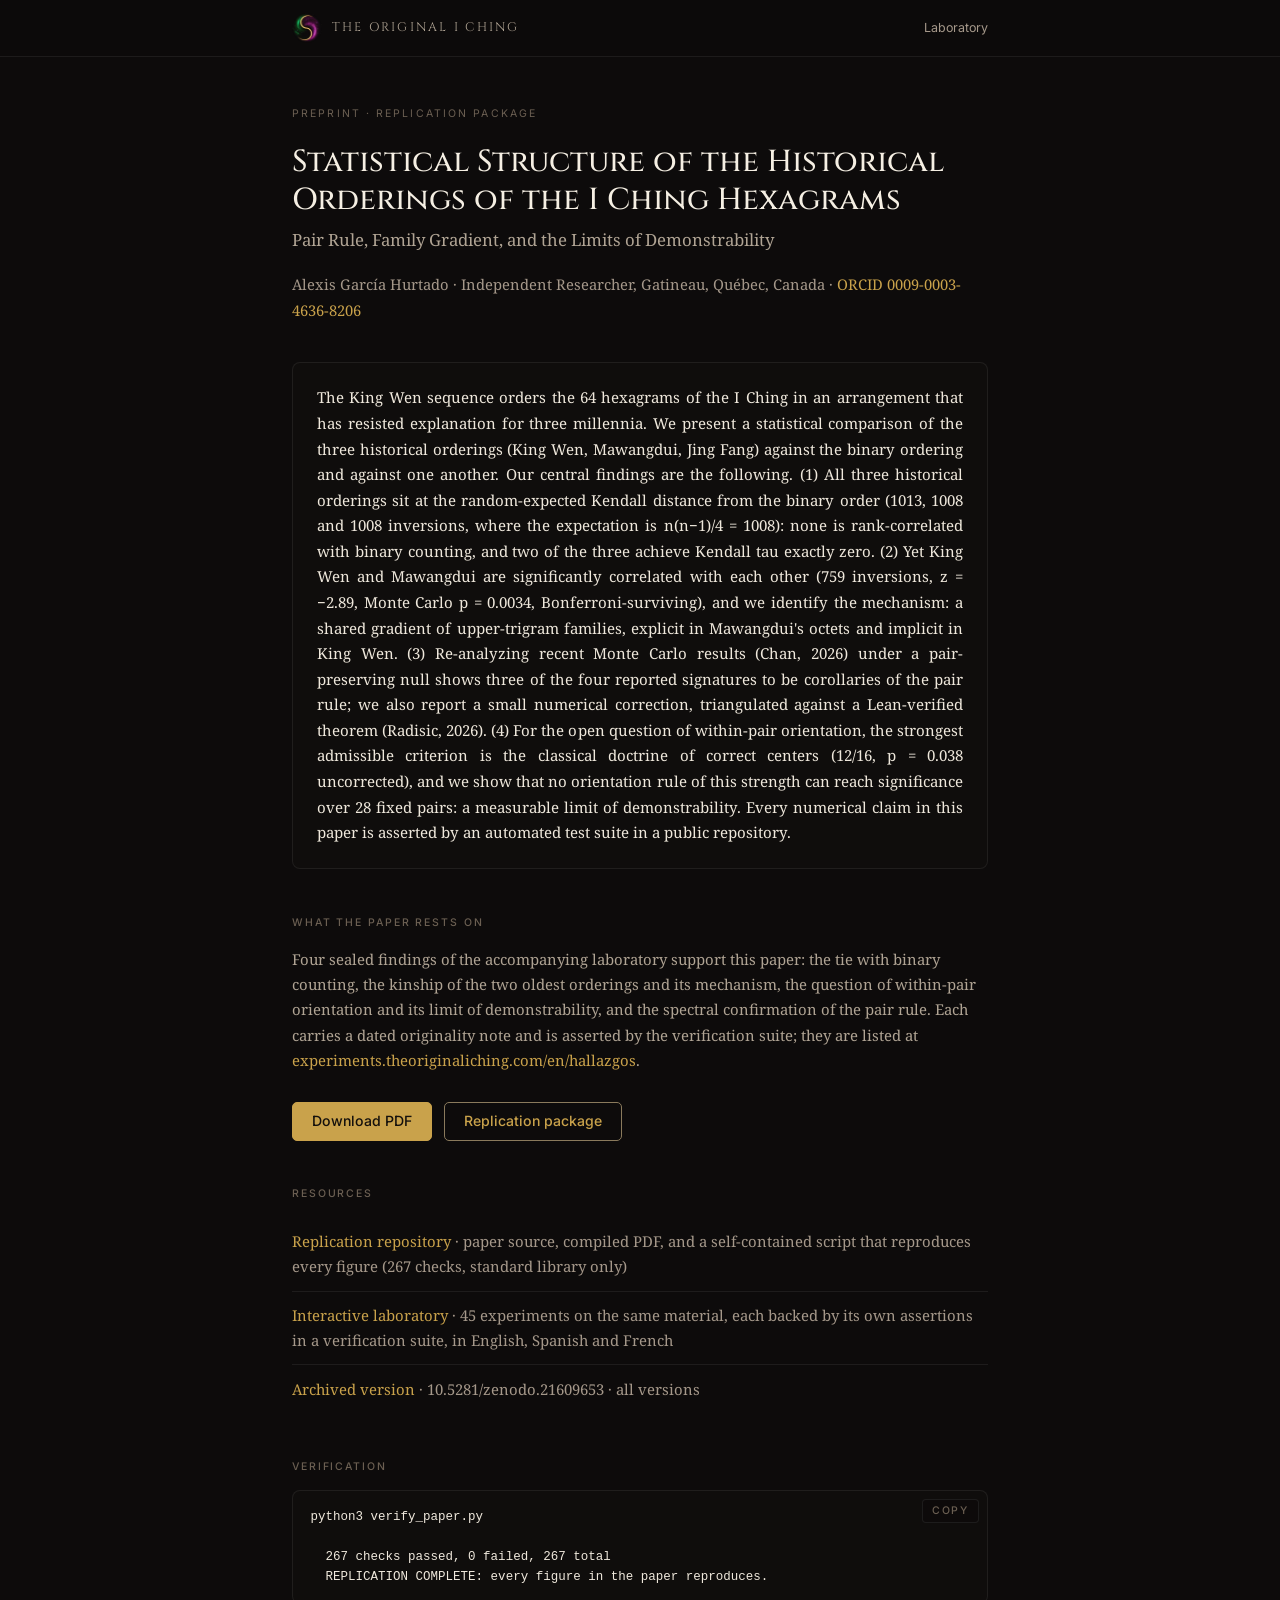
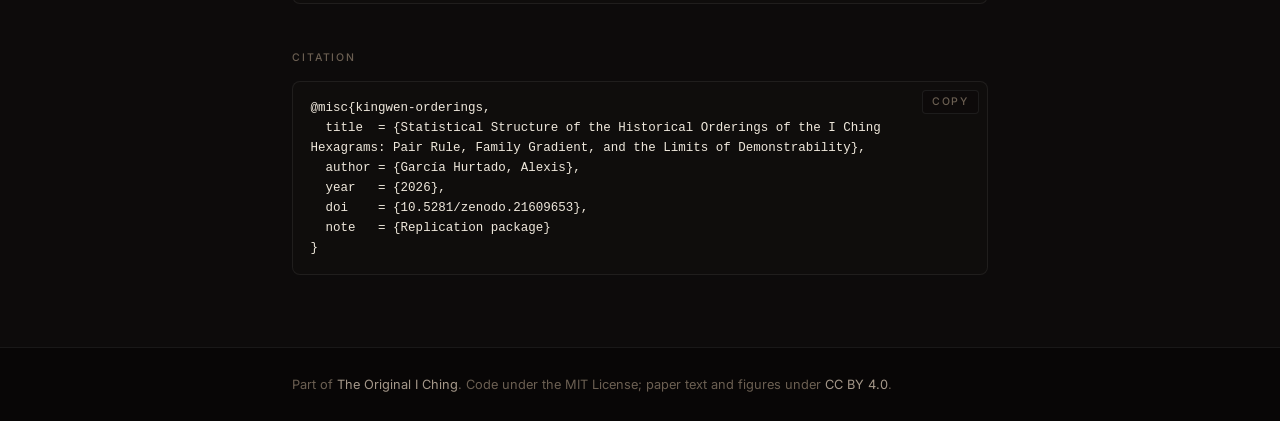
==== index.html @ 279b58c6 "tres barridos, y la puerta bibliografica que faltaba El autor perdio la confianza con razon: dos dec" ====
<!DOCTYPE html>
<html lang="en">
<head>
<meta charset="utf-8">
<meta name="viewport" content="width=device-width, initial-scale=1">
<title>Statistical Structure of the Historical Orderings of the I Ching Hexagrams</title>
<meta name="description" content="Statistical comparison of the three historical orderings of the I Ching hexagrams (King Wen, Mawangdui, Jing Fang) against the binary ordering and against one another. Paper, replication package and verification script.">
<meta property="og:type" content="article">
<meta property="og:title" content="Statistical Structure of the Historical Orderings of the I Ching Hexagrams: Pair Rule, Family Gradient, and the Limits of Demonstrability">
<meta property="og:description" content="Statistical comparison of the three historical orderings of the I Ching hexagrams (King Wen, Mawangdui, Jing Fang) against the binary ordering and against one another. Paper, replication package and verification script.">
<meta property="og:url" content="https://paper.theoriginaliching.com/">
<meta property="og:image" content="https://paper.theoriginaliching.com/logo-128.webp">
<meta name="twitter:card" content="summary">
<link rel="preconnect" href="https://fonts.googleapis.com">
<link rel="preconnect" href="https://fonts.gstatic.com" crossorigin>
<link href="https://fonts.googleapis.com/css2?family=Cinzel:wght@400;500;600&family=Inter:wght@400;500&family=Noto+Serif:ital,wght@0,400;0,500;1,400&display=swap" rel="stylesheet">
<style>
  /* Identidad de tinta de The Original I Ching. Superficie unica, sin tema claro. */
  :root {
    --bg: #0d0b0b;
    --bg-deep: #080606;
    --card: #0f0d0c;
    --line: rgba(255,255,255,0.07);
    --text: #efe8dc;
    --text-strong: #f5efe3;
    --soft: #b0a494;
    --muted: #a5988a;
    --dim: #6b5f52;
    --gold: #c9a24b;
    --gold-dim: #8a7a5c;
    --red: #c53d2e;
    color-scheme: dark;
  }
  * { box-sizing: border-box; }
  body {
    margin: 0;
    background: var(--bg);
    color: var(--text);
    font: 16px/1.7 "Noto Serif", Georgia, serif;
    -webkit-font-smoothing: antialiased;
  }
  a { color: var(--gold); text-decoration: none; border-bottom: 1px solid transparent; }
  a:hover { border-bottom-color: var(--gold); }
  .bar {
    border-bottom: 1px solid var(--line);
    background: rgba(13,11,11,0.85);
    backdrop-filter: blur(14px);
    position: sticky; top: 0; z-index: 10;
  }
  .bar-in {
    max-width: 46rem; margin: 0 auto; padding: 0.8rem 1.25rem;
    display: flex; align-items: center; justify-content: space-between; gap: 1rem;
  }
  .brand { display: inline-flex; align-items: center; gap: 0.6rem; border: 0; }
  .brand img { width: 30px; height: 30px; border-radius: 50%; display: block; }
  .brand .name {
    font-family: "Cinzel", Georgia, serif; font-size: 0.78rem;
    letter-spacing: 0.18em; text-transform: uppercase; color: var(--soft);
    white-space: nowrap;
  }
  .brand:hover .name { color: var(--text-strong); }
  .bar nav { font-family: "Inter", system-ui, sans-serif; font-size: 0.78rem; }
  .bar nav a { color: var(--muted); }
  main { max-width: 46rem; margin: 0 auto; padding: 3rem 1.25rem 4.5rem; }
  .kicker {
    font-family: "Inter", system-ui, sans-serif; font-size: 10.5px;
    letter-spacing: 0.2em; text-transform: uppercase; color: var(--dim);
    margin-bottom: 1.3rem;
  }
  h1 {
    font-family: "Cinzel", Georgia, serif; font-weight: 500;
    font-size: 1.9rem; line-height: 1.25; margin: 0 0 0.5rem; color: var(--text-strong);
  }
  h1 .sub {
    display: block; font-family: "Noto Serif", Georgia, serif; font-weight: 400;
    font-size: 1.05rem; color: var(--soft); margin-top: 0.6rem;
  }
  .author { margin: 1.3rem 0 2.4rem; font-size: 0.92rem; color: var(--muted); line-height: 1.8; }
  h2 {
    font-family: "Inter", system-ui, sans-serif; font-size: 10.5px; font-weight: 500;
    letter-spacing: 0.18em; text-transform: uppercase; color: var(--dim);
    margin: 2.8rem 0 0.9rem;
  }
  .abstract {
    background: var(--card); border: 1px solid var(--line); border-radius: 8px;
    padding: 1.4rem 1.5rem; font-size: 0.94rem; text-align: justify;
  }
  .abstract p { margin: 0; }
  .actions { display: flex; flex-wrap: wrap; gap: 0.7rem; margin-top: 1.8rem; }
  .btn {
    display: inline-block; padding: 0.62rem 1.2rem; border-radius: 5px;
    font: 500 0.88rem/1.2 "Inter", system-ui, sans-serif;
    border: 1px solid var(--gold-dim); color: var(--gold); background: transparent;
  }
  .btn:hover { border-color: var(--gold); }
  .btn.primary { background: var(--gold); border-color: var(--gold); color: #14100c; }
  ul.links { list-style: none; padding: 0; margin: 0; }
  ul.links li { padding: 0.7rem 0; border-bottom: 1px solid var(--line); font-size: 0.93rem; }
  ul.links li:last-child { border-bottom: 0; }
  ul.links .note { color: var(--muted); }
  .findings { font-size: 0.93rem; color: var(--soft); }
  pre {
    background: var(--card); border: 1px solid var(--line); border-radius: 8px;
    padding: 1rem 1.1rem; overflow-x: auto; color: var(--text);
    font: 12.5px/1.6 ui-monospace, "SF Mono", Menlo, monospace;
  }
  .copywrap { position: relative; }
  .copywrap pre { margin: 0; padding-right: 4.8rem; }
  /* El BibTeX vive en una sola linea para que se copie exacto; se parte solo al mostrarlo,
     que es cosa del render y no del texto que va al portapapeles. */
  #bibtex { white-space: pre-wrap; }
  .copy {
    position: absolute; top: 0.55rem; right: 0.55rem; cursor: pointer;
    padding: 0.3rem 0.62rem; border-radius: 4px;
    font: 500 10.5px/1.2 "Inter", system-ui, sans-serif;
    letter-spacing: 0.14em; text-transform: uppercase;
    border: 1px solid var(--line); background: rgba(13,11,11,0.72); color: var(--dim);
  }
  .copy:hover { border-color: var(--gold-dim); color: var(--gold); }
  .copy:focus-visible { outline: 2px solid var(--gold); outline-offset: 2px; }
  .copy.done { border-color: var(--gold-dim); color: var(--gold); }
  footer {
    border-top: 1px solid var(--line); background: var(--bg-deep);
    font-family: "Inter", system-ui, sans-serif; font-size: 0.8rem; color: var(--dim);
  }
  .footer-in { max-width: 46rem; margin: 0 auto; padding: 1.6rem 1.25rem; }
  footer a { color: var(--muted); }
</style>
</head>
<body>

<div class="bar">
  <div class="bar-in">
    <a class="brand" href="https://theoriginaliching.com">
      <img src="logo-128.webp" alt="" width="128" height="128">
      <span class="name">The Original I Ching</span>
    </a>
    <nav><a href="https://experiments.theoriginaliching.com/en">Laboratory</a></nav>
  </div>
</div>

<main>

  <div class="kicker">Preprint &middot; replication package</div>

  <h1>
    Statistical Structure of the Historical Orderings of the I Ching Hexagrams
    <span class="sub">Pair Rule, Family Gradient, and the Limits of Demonstrability</span>
  </h1>

  <div class="author">
    Alexis García Hurtado &middot; Independent Researcher, Gatineau, Québec, Canada
    &middot; <a href="https://orcid.org/0009-0003-4636-8206">ORCID 0009-0003-4636-8206</a>
  </div>

  <div class="abstract">
    <p>The King Wen sequence orders the 64 hexagrams of the I Ching in an arrangement that has resisted explanation for three millennia. We present a statistical comparison of the three historical orderings (King Wen, Mawangdui, Jing Fang) against the binary ordering and against one another. Our central findings are the following. (1) All three historical orderings sit at the random-expected Kendall distance from the binary order (1013, 1008 and 1008 inversions, where the expectation is n(n&minus;1)/4 = 1008): none is rank-correlated with binary counting, and two of the three achieve Kendall tau exactly zero. (2) Yet King Wen and Mawangdui are significantly correlated with each other (759 inversions, z = &minus;2.89, Monte Carlo p = 0.0034, Bonferroni-surviving), and we identify the mechanism: a shared gradient of upper-trigram families, explicit in Mawangdui's octets and implicit in King Wen. (3) Re-analyzing recent Monte Carlo results (Chan, 2026) under a pair-preserving null shows three of the four reported signatures to be corollaries of the pair rule; we also report a small numerical correction, triangulated against a Lean-verified theorem (Radisic, 2026). (4) For the open question of within-pair orientation, the strongest admissible criterion is the classical doctrine of correct centers (12/16, p = 0.038 uncorrected), and we show that no orientation rule of this strength can reach significance over 28 fixed pairs: a measurable limit of demonstrability. Every numerical claim in this paper is asserted by an automated test suite in a public repository.</p>
  </div>

  <h2>What the paper rests on</h2>
  <p class="findings">
    Four sealed findings of the accompanying laboratory support this paper: the tie with binary
    counting, the kinship of the two oldest orderings and its mechanism, the question of
    within-pair orientation and its limit of demonstrability, and the spectral confirmation of
    the pair rule. Each carries a dated originality note and is asserted by the verification
    suite; they are listed at
    <a href="https://experiments.theoriginaliching.com/en/hallazgos">experiments.theoriginaliching.com/en/hallazgos</a>.
  </p>

  <div class="actions">
    <a class="btn primary" href="paper.pdf">Download PDF</a>
    <a class="btn" href="https://github.com/theoriginaliching/kingwen-orderings-replication">Replication package</a>
  </div>

  <h2>Resources</h2>
  <ul class="links">
    <li>
      <a href="https://github.com/theoriginaliching/kingwen-orderings-replication">Replication repository</a>
      <span class="note">&middot; paper source, compiled PDF, and a self-contained script that reproduces every figure (267 checks, standard library only)</span>
    </li>
    <li>
      <a href="https://experiments.theoriginaliching.com/en">Interactive laboratory</a>
      <span class="note">&middot; 45 experiments on the same material, each backed by its own assertions in a verification suite, in English, Spanish and French</span>
    </li>
    <li>
      <a href="https://doi.org/10.5281/zenodo.21609653">Archived version</a>
      <span class="note">&middot; 10.5281/zenodo.21609653 &middot; all versions</span>
    </li>
  </ul>

  <h2>Verification</h2>
  <div class="copywrap">
    <button class="copy" type="button" aria-live="polite"
            aria-label="Copy the verification command" data-copy-text="python3 verify_paper.py">Copy</button>
    <pre>python3 verify_paper.py

  267 checks passed, 0 failed, 267 total
  REPLICATION COMPLETE: every figure in the paper reproduces.</pre>
  </div>

  <h2>Citation</h2>
  <div class="copywrap">
    <button class="copy" type="button" aria-live="polite"
            aria-label="Copy the BibTeX entry" data-copy-target="bibtex">Copy</button>
    <pre id="bibtex">@misc{kingwen-orderings,
  title  = {Statistical Structure of the Historical Orderings of the I Ching Hexagrams: Pair Rule, Family Gradient, and the Limits of Demonstrability},
  author = {García Hurtado, Alexis},
  year   = {2026},
  doi    = {10.5281/zenodo.21609653},
  note   = {Replication package}
}</pre>
  </div>

</main>

<footer>
  <div class="footer-in">
    Part of <a href="https://theoriginaliching.com">The Original I Ching</a>. Code under the
    MIT License; paper text and figures under
    <a href="https://creativecommons.org/licenses/by/4.0/">CC BY 4.0</a>.
  </div>
</footer>
<script>
// Botones de copia: sin dependencias, con vuelta a execCommand donde no haya
// clipboard API (o donde el navegador la niegue por permisos).
(function () {
  function fallback(text) {
    var area = document.createElement("textarea");
    area.value = text;
    area.setAttribute("readonly", "");
    area.style.position = "fixed";
    area.style.top = "-1000px";
    area.style.opacity = "0";
    document.body.appendChild(area);
    area.select();
    try { document.execCommand("copy"); } catch (e) {}
    document.body.removeChild(area);
  }
  function flash(button) {
    button.textContent = "Copied";
    button.classList.add("done");
    window.setTimeout(function () {
      button.textContent = "Copy";
      button.classList.remove("done");
    }, 1500);
  }
  var buttons = document.querySelectorAll("button.copy");
  for (var i = 0; i < buttons.length; i++) {
    buttons[i].addEventListener("click", function () {
      var button = this;
      var text = button.getAttribute("data-copy-text");
      if (text === null) {
        var target = document.getElementById(button.getAttribute("data-copy-target"));
        text = target ? target.textContent : "";
      }
      if (navigator.clipboard && navigator.clipboard.writeText) {
        navigator.clipboard.writeText(text).then(
          function () { flash(button); },
          function () { fallback(text); flash(button); }
        );
      } else {
        fallback(text);
        flash(button);
      }
    });
  }
})();
</script>
</body>
</html>
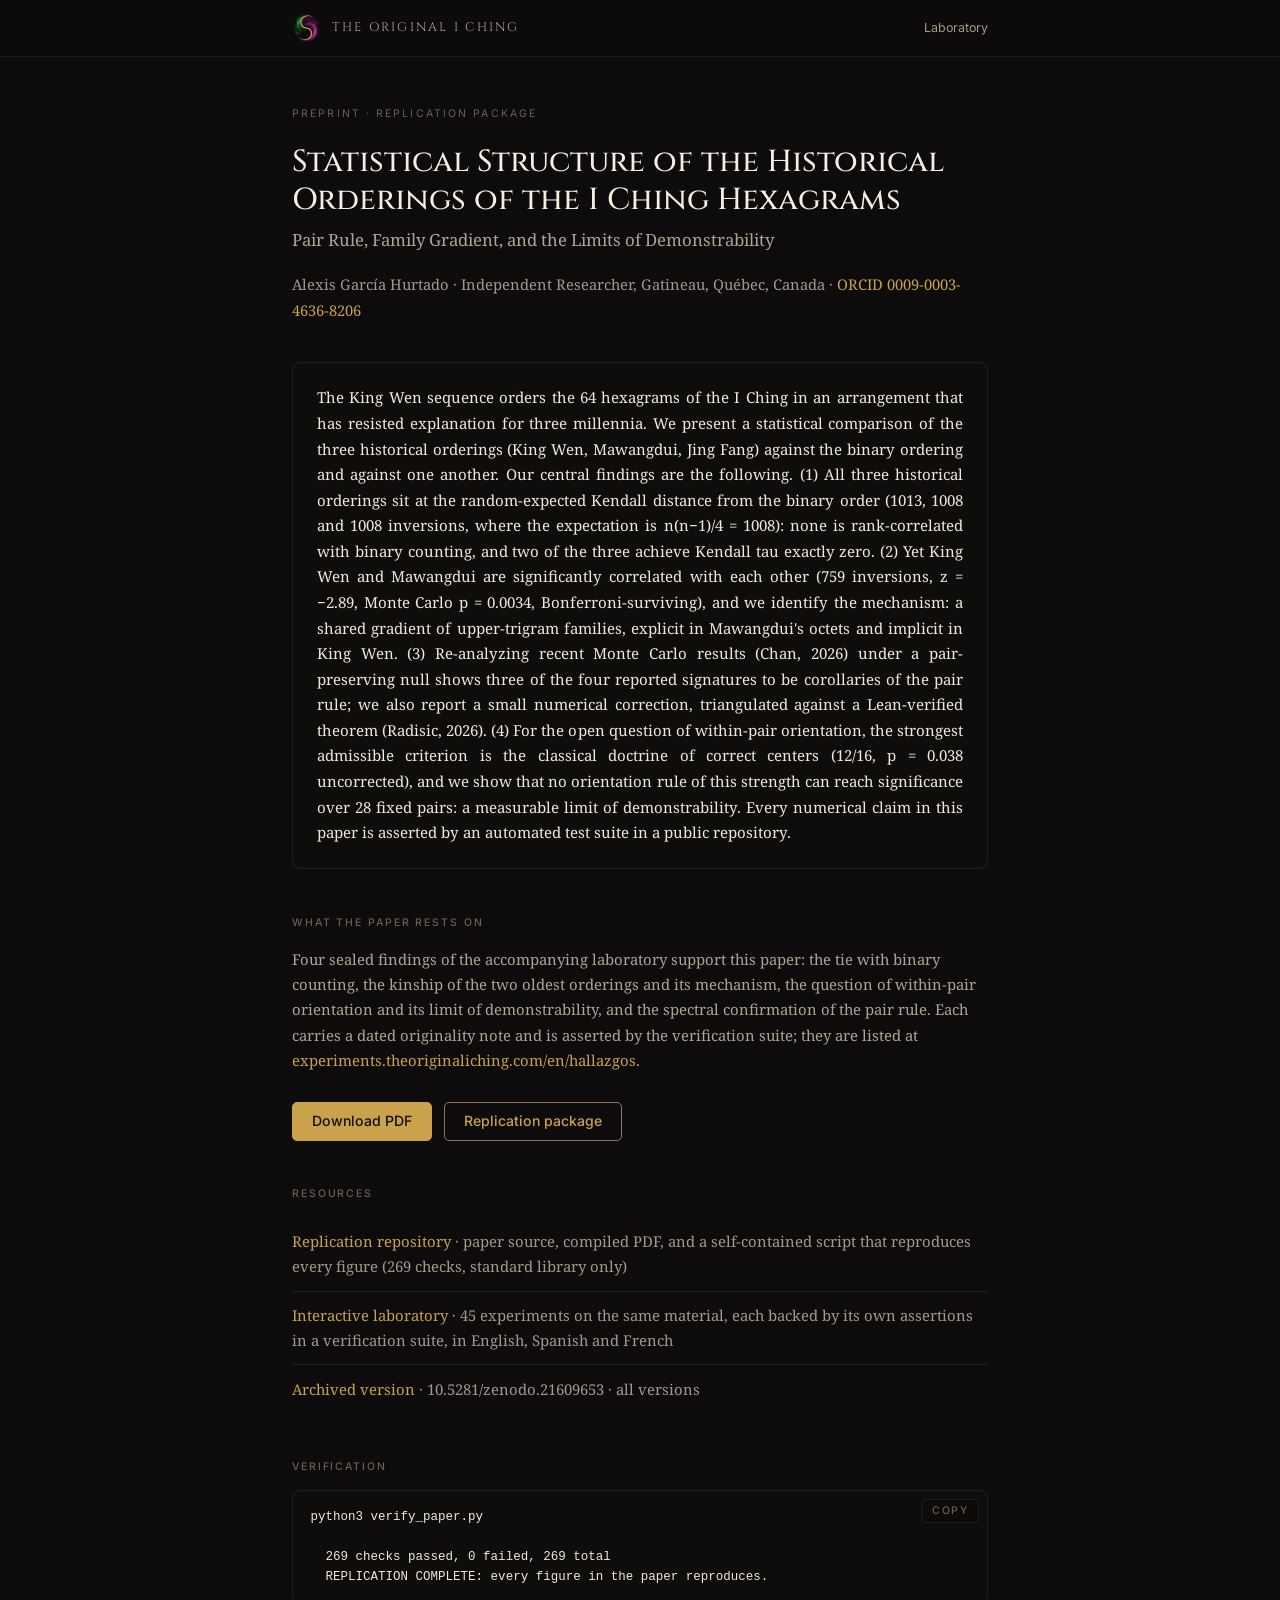
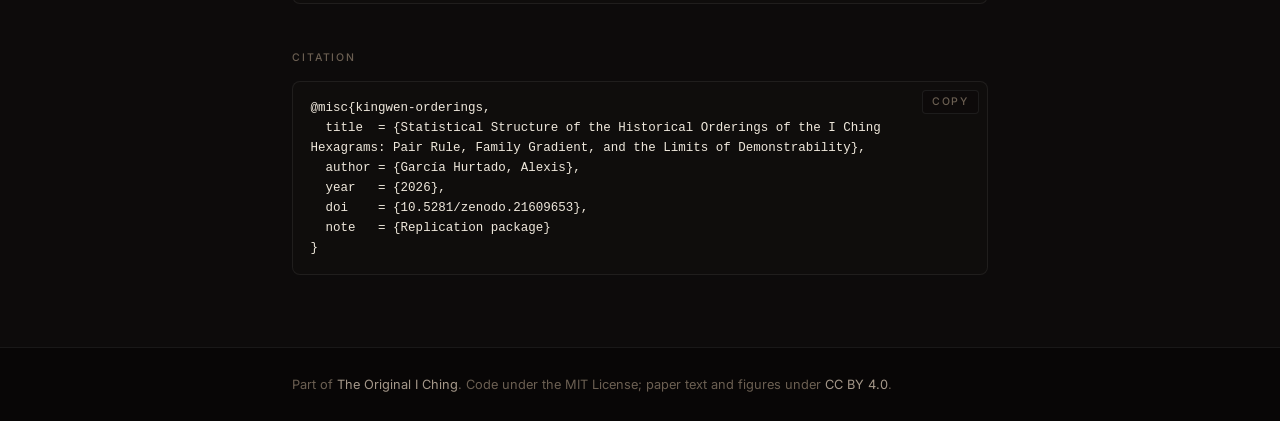
==== commit b3f97672: "auditoria del manuscrito: tres hallazgos medidos, dos puertas nuevas, y el limite FLOTANTES HUERFANO" ====
--- a/index.html
+++ b/index.html
@@ -176,7 +176,7 @@
   <ul class="links">
     <li>
       <a href="https://github.com/theoriginaliching/kingwen-orderings-replication">Replication repository</a>
-      <span class="note">&middot; paper source, compiled PDF, and a self-contained script that reproduces every figure (267 checks, standard library only)</span>
+      <span class="note">&middot; paper source, compiled PDF, and a self-contained script that reproduces every figure (269 checks, standard library only)</span>
     </li>
     <li>
       <a href="https://experiments.theoriginaliching.com/en">Interactive laboratory</a>
@@ -194,7 +194,7 @@
             aria-label="Copy the verification command" data-copy-text="python3 verify_paper.py">Copy</button>
     <pre>python3 verify_paper.py
 
-  267 checks passed, 0 failed, 267 total
+  269 checks passed, 0 failed, 269 total
   REPLICATION COMPLETE: every figure in the paper reproduces.</pre>
   </div>
 
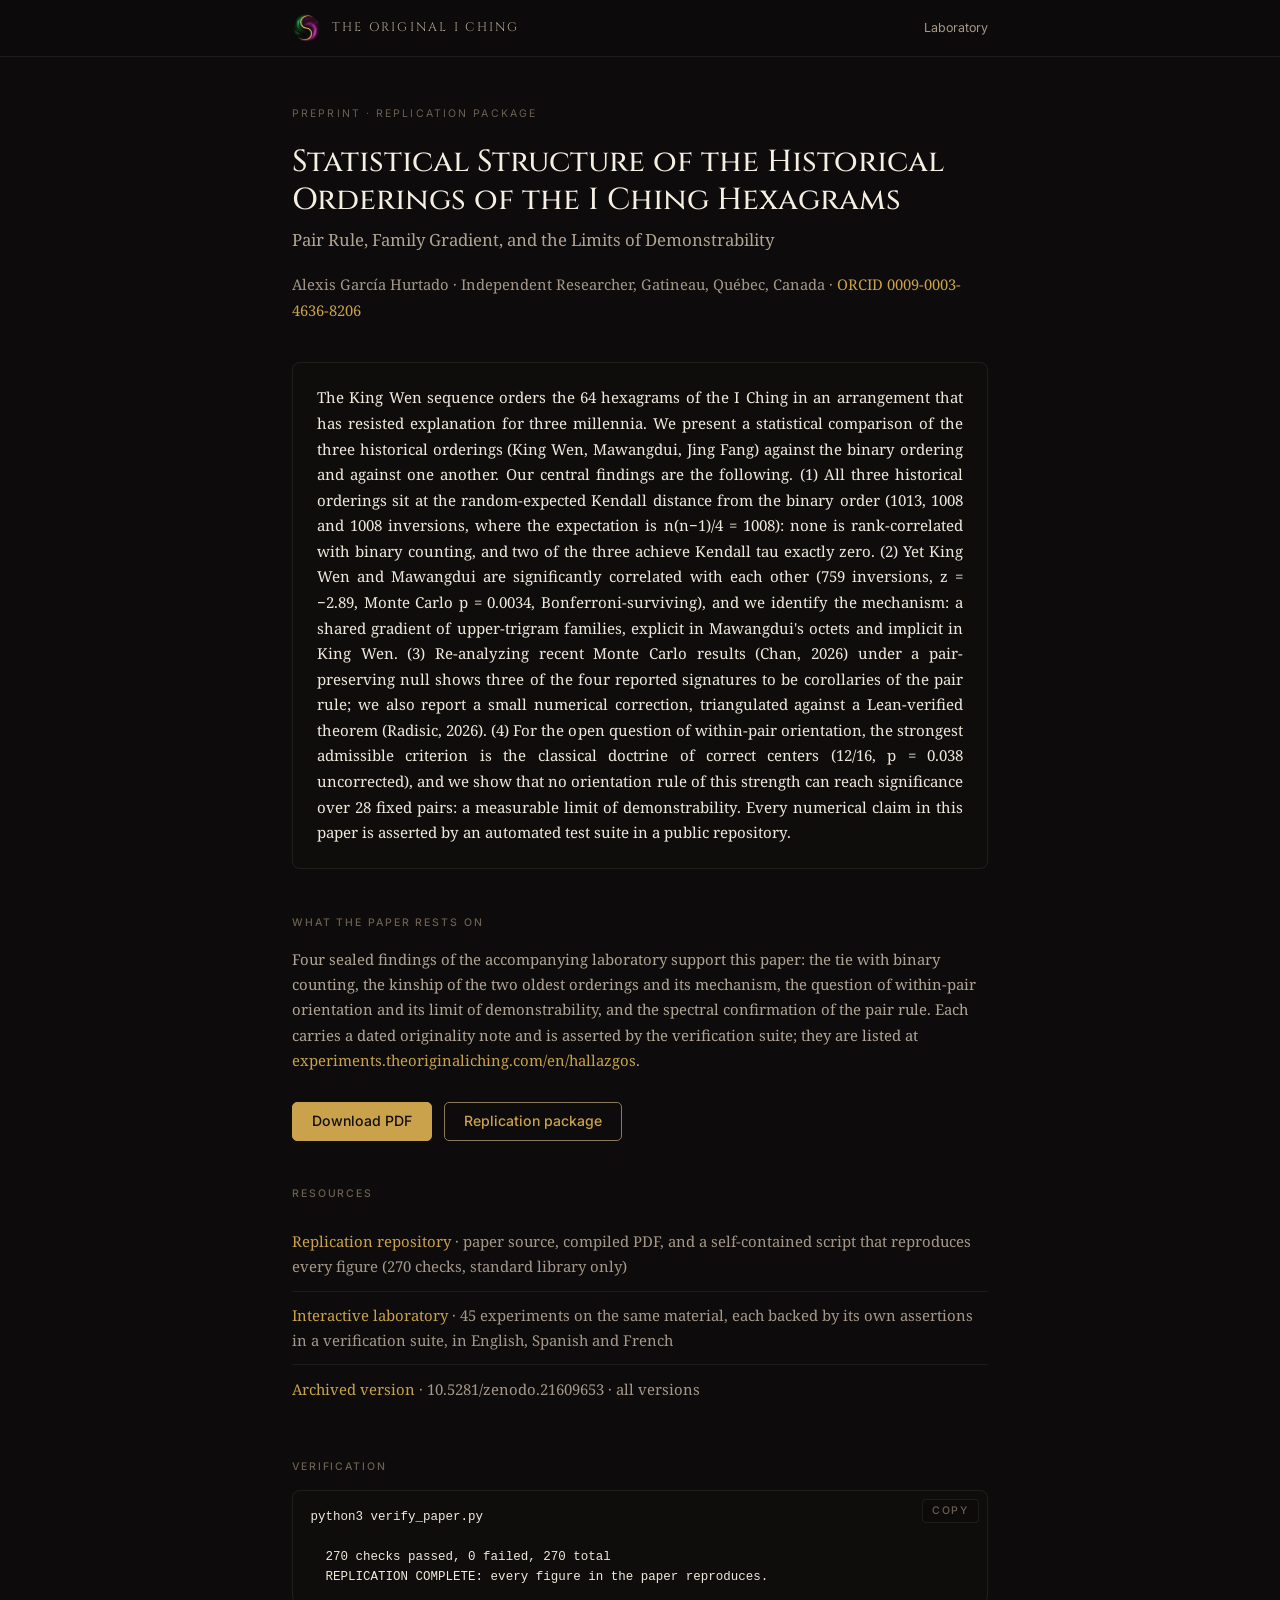
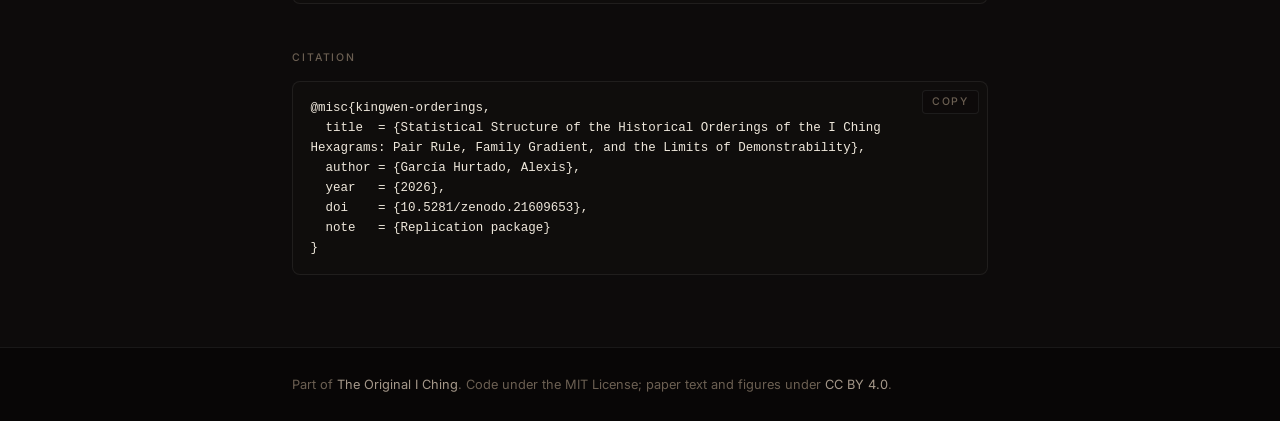
==== commit 6dc361a0: "las tres decisiones en un solo acto, y el alcance de cada barrido escrito LOS TRES PUNTEROS. Escrito" ====
--- a/index.html
+++ b/index.html
@@ -176,7 +176,7 @@
   <ul class="links">
     <li>
       <a href="https://github.com/theoriginaliching/kingwen-orderings-replication">Replication repository</a>
-      <span class="note">&middot; paper source, compiled PDF, and a self-contained script that reproduces every figure (269 checks, standard library only)</span>
+      <span class="note">&middot; paper source, compiled PDF, and a self-contained script that reproduces every figure (270 checks, standard library only)</span>
     </li>
     <li>
       <a href="https://experiments.theoriginaliching.com/en">Interactive laboratory</a>
@@ -194,7 +194,7 @@
             aria-label="Copy the verification command" data-copy-text="python3 verify_paper.py">Copy</button>
     <pre>python3 verify_paper.py
 
-  269 checks passed, 0 failed, 269 total
+  270 checks passed, 0 failed, 270 total
   REPLICATION COMPLETE: every figure in the paper reproduces.</pre>
   </div>
 
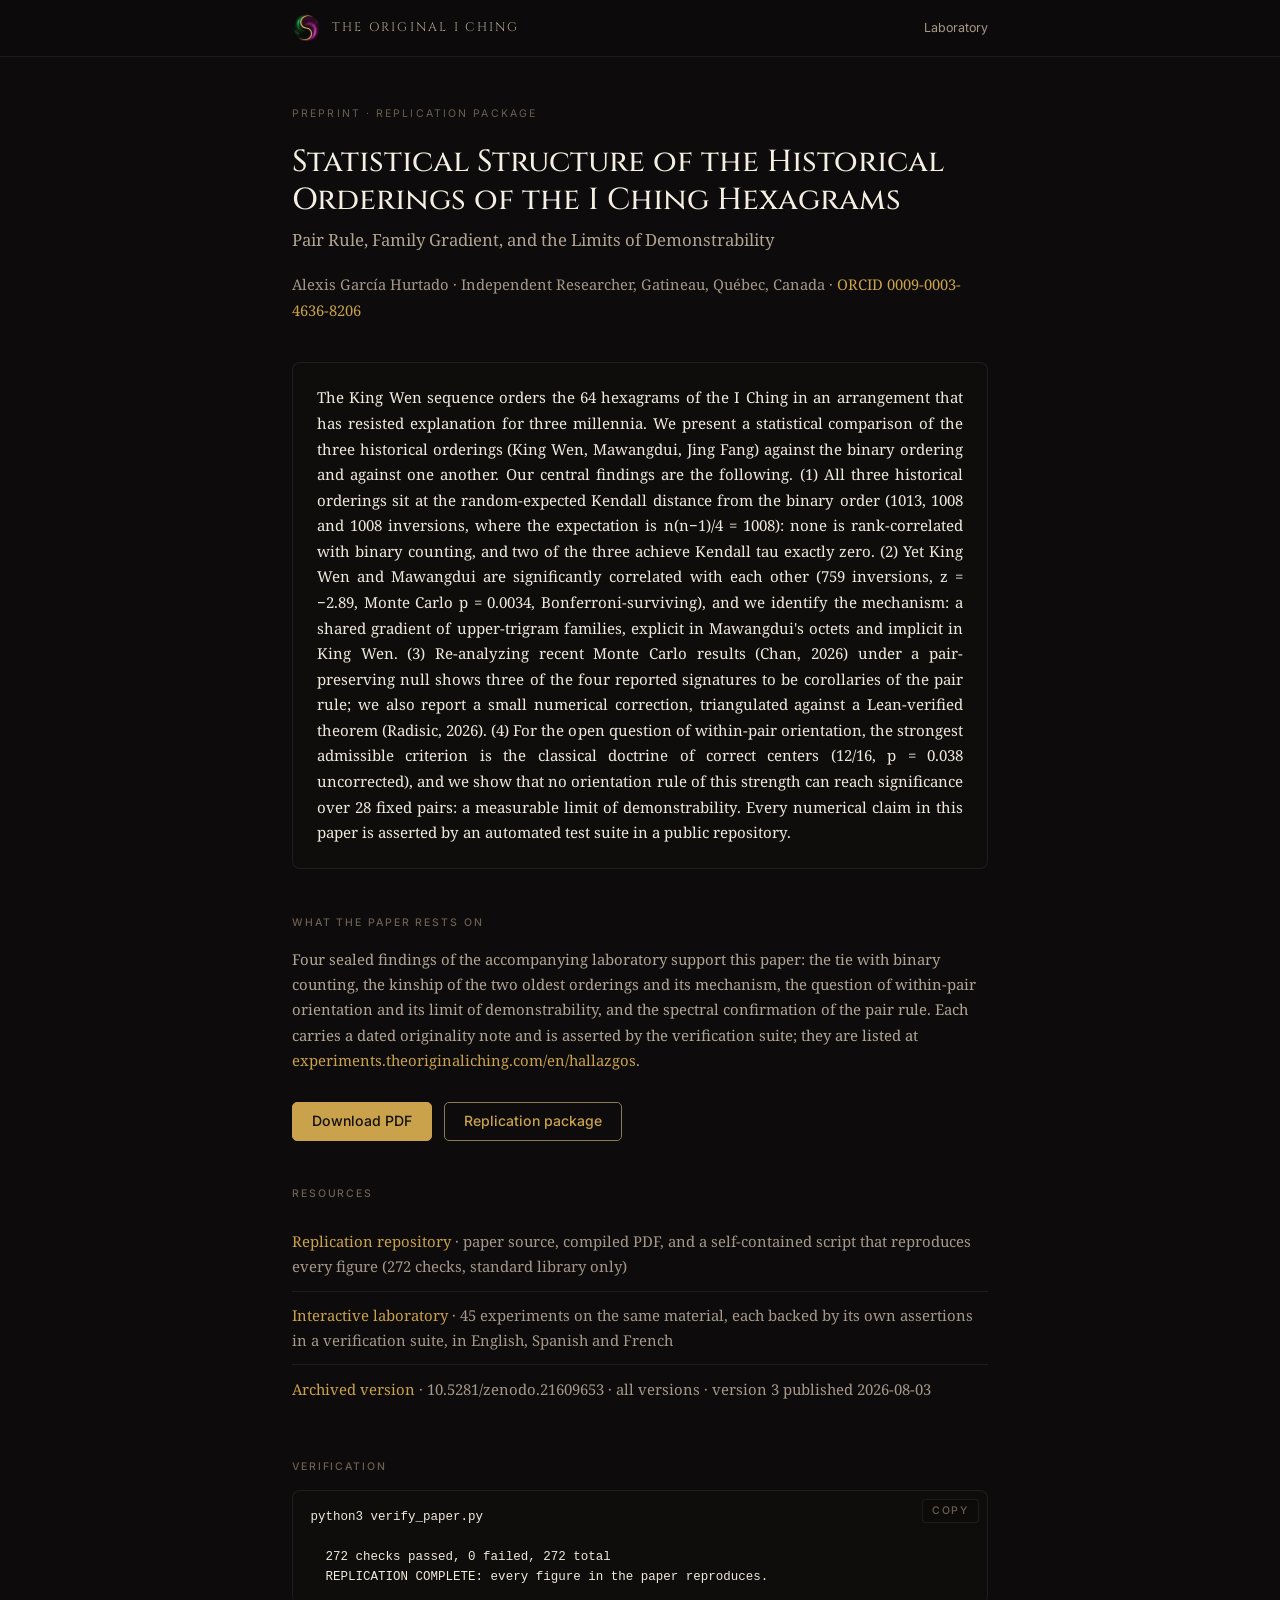
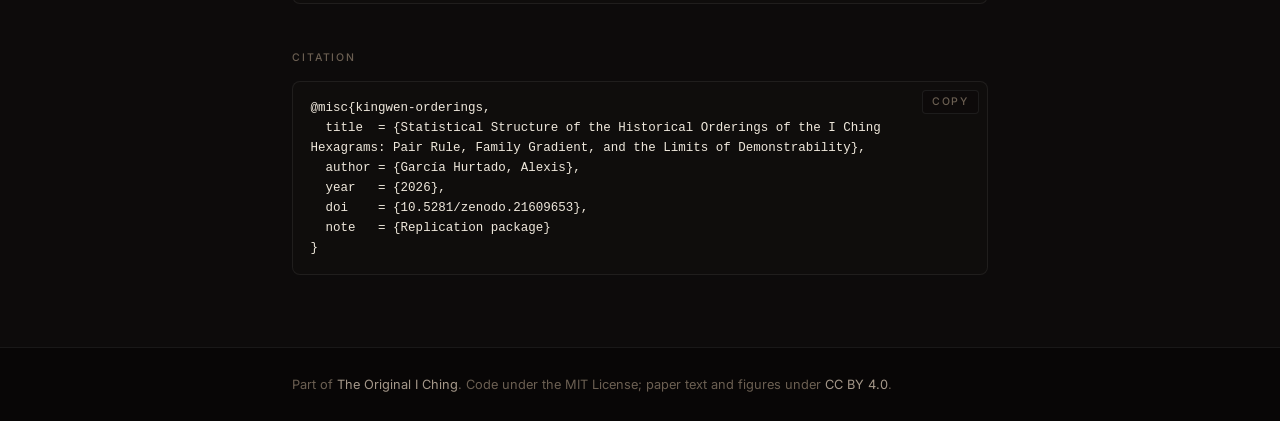
==== commit 00dfec64: "la v3 esta publicada: el registro deja de decir que falta depositar Deposito verificado desde fuera " ====
--- a/index.html
+++ b/index.html
@@ -176,7 +176,7 @@
   <ul class="links">
     <li>
       <a href="https://github.com/theoriginaliching/kingwen-orderings-replication">Replication repository</a>
-      <span class="note">&middot; paper source, compiled PDF, and a self-contained script that reproduces every figure (270 checks, standard library only)</span>
+      <span class="note">&middot; paper source, compiled PDF, and a self-contained script that reproduces every figure (272 checks, standard library only)</span>
     </li>
     <li>
       <a href="https://experiments.theoriginaliching.com/en">Interactive laboratory</a>
@@ -184,7 +184,7 @@
     </li>
     <li>
       <a href="https://doi.org/10.5281/zenodo.21609653">Archived version</a>
-      <span class="note">&middot; 10.5281/zenodo.21609653 &middot; all versions</span>
+      <span class="note">&middot; 10.5281/zenodo.21609653 &middot; all versions &middot; version 3 published 2026-08-03</span>
     </li>
   </ul>
 
@@ -194,7 +194,7 @@
             aria-label="Copy the verification command" data-copy-text="python3 verify_paper.py">Copy</button>
     <pre>python3 verify_paper.py
 
-  270 checks passed, 0 failed, 270 total
+  272 checks passed, 0 failed, 272 total
   REPLICATION COMPLETE: every figure in the paper reproduces.</pre>
   </div>
 
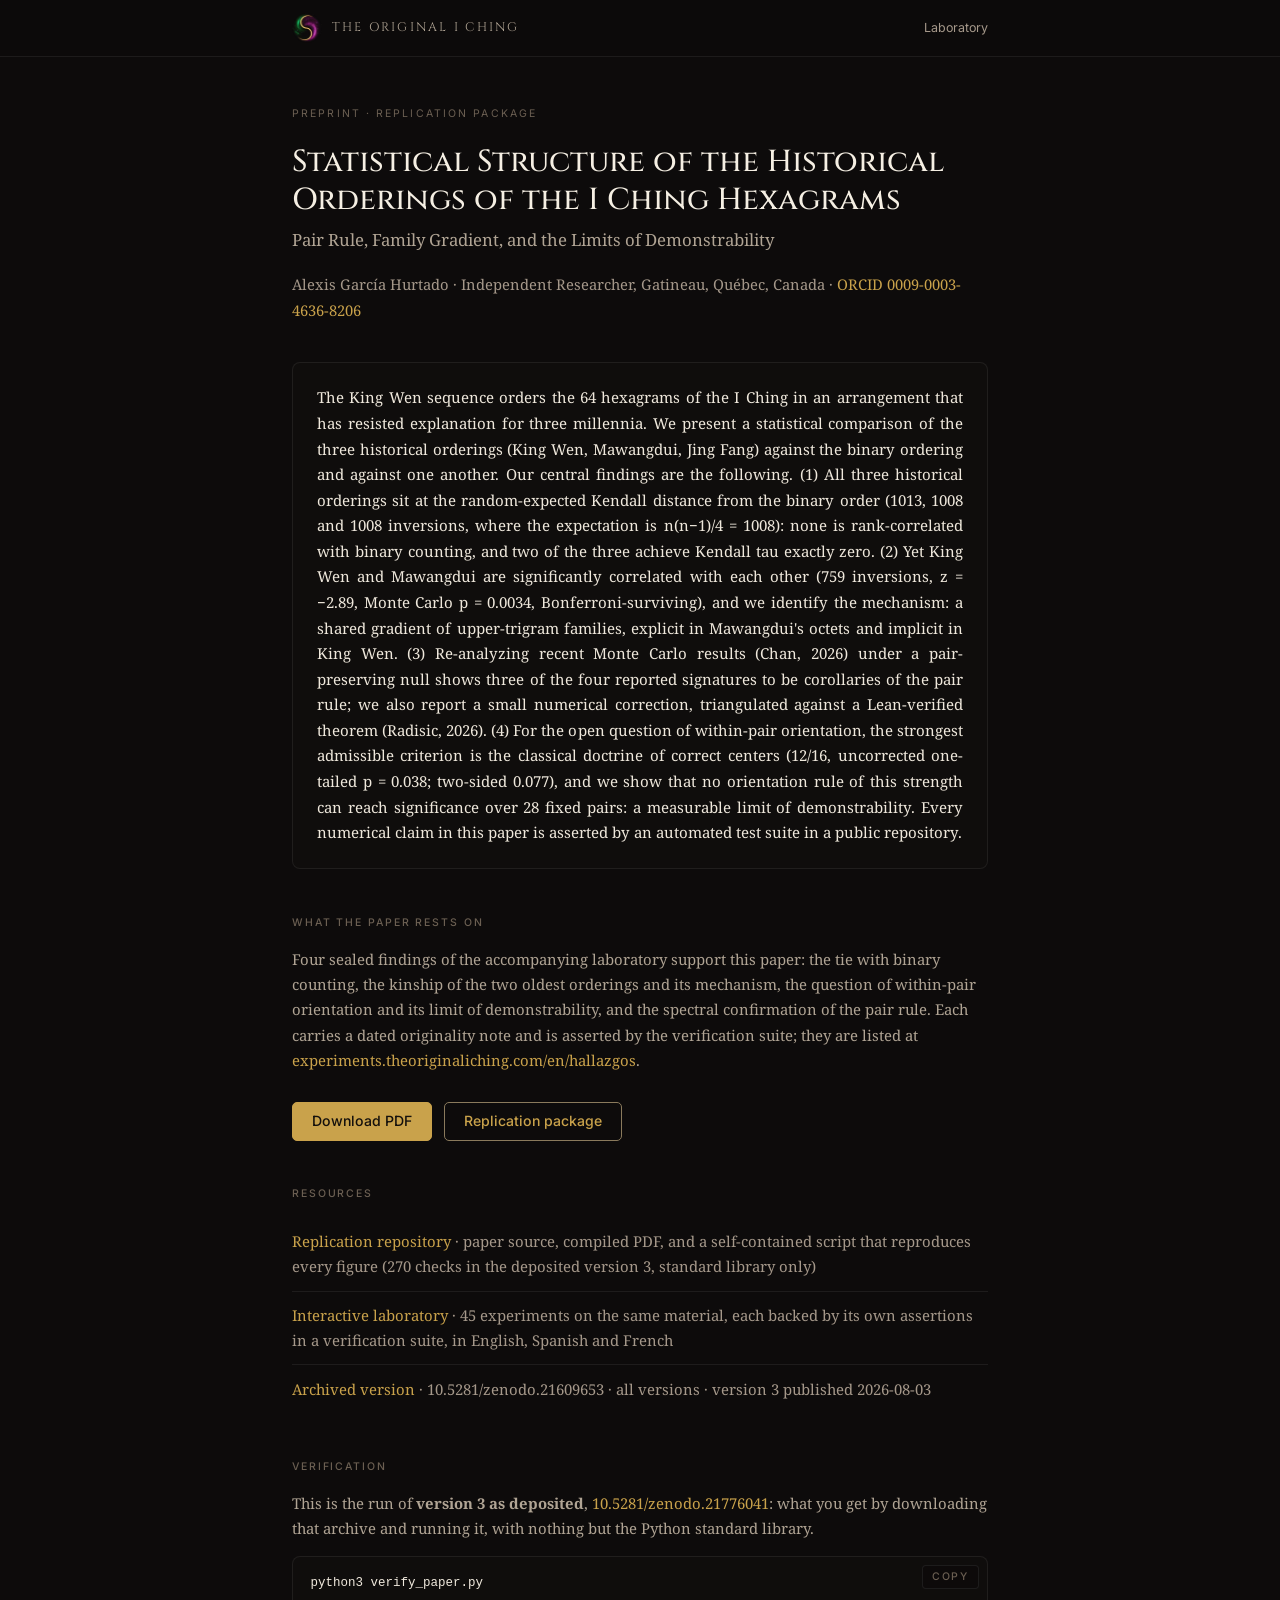
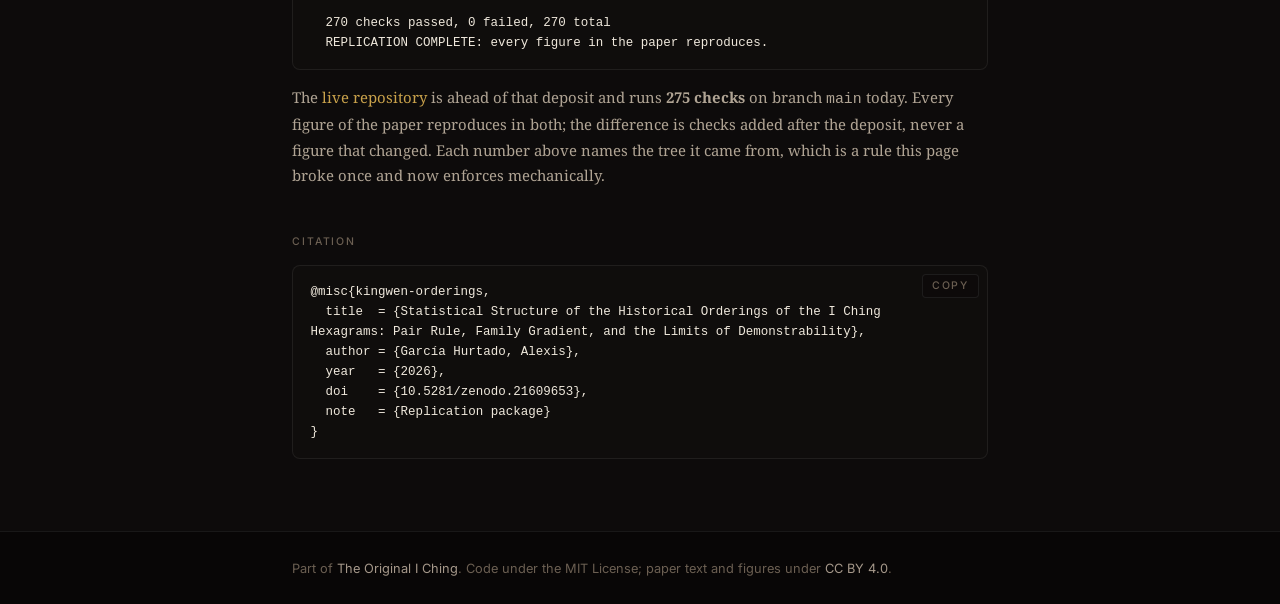
==== commit e6930d73: "la landing decia 272 y el deposito corre 270: cada cifra nombra ya su arbol MEDIDO PRIMERO. La pagin" ====
--- a/index.html
+++ b/index.html
@@ -154,7 +154,7 @@
   </div>
 
   <div class="abstract">
-    <p>The King Wen sequence orders the 64 hexagrams of the I Ching in an arrangement that has resisted explanation for three millennia. We present a statistical comparison of the three historical orderings (King Wen, Mawangdui, Jing Fang) against the binary ordering and against one another. Our central findings are the following. (1) All three historical orderings sit at the random-expected Kendall distance from the binary order (1013, 1008 and 1008 inversions, where the expectation is n(n&minus;1)/4 = 1008): none is rank-correlated with binary counting, and two of the three achieve Kendall tau exactly zero. (2) Yet King Wen and Mawangdui are significantly correlated with each other (759 inversions, z = &minus;2.89, Monte Carlo p = 0.0034, Bonferroni-surviving), and we identify the mechanism: a shared gradient of upper-trigram families, explicit in Mawangdui's octets and implicit in King Wen. (3) Re-analyzing recent Monte Carlo results (Chan, 2026) under a pair-preserving null shows three of the four reported signatures to be corollaries of the pair rule; we also report a small numerical correction, triangulated against a Lean-verified theorem (Radisic, 2026). (4) For the open question of within-pair orientation, the strongest admissible criterion is the classical doctrine of correct centers (12/16, p = 0.038 uncorrected), and we show that no orientation rule of this strength can reach significance over 28 fixed pairs: a measurable limit of demonstrability. Every numerical claim in this paper is asserted by an automated test suite in a public repository.</p>
+    <p>The King Wen sequence orders the 64 hexagrams of the I Ching in an arrangement that has resisted explanation for three millennia. We present a statistical comparison of the three historical orderings (King Wen, Mawangdui, Jing Fang) against the binary ordering and against one another. Our central findings are the following. (1) All three historical orderings sit at the random-expected Kendall distance from the binary order (1013, 1008 and 1008 inversions, where the expectation is n(n&minus;1)/4 = 1008): none is rank-correlated with binary counting, and two of the three achieve Kendall tau exactly zero. (2) Yet King Wen and Mawangdui are significantly correlated with each other (759 inversions, z = &minus;2.89, Monte Carlo p = 0.0034, Bonferroni-surviving), and we identify the mechanism: a shared gradient of upper-trigram families, explicit in Mawangdui's octets and implicit in King Wen. (3) Re-analyzing recent Monte Carlo results (Chan, 2026) under a pair-preserving null shows three of the four reported signatures to be corollaries of the pair rule; we also report a small numerical correction, triangulated against a Lean-verified theorem (Radisic, 2026). (4) For the open question of within-pair orientation, the strongest admissible criterion is the classical doctrine of correct centers (12/16, uncorrected one-tailed p = 0.038; two-sided 0.077), and we show that no orientation rule of this strength can reach significance over 28 fixed pairs: a measurable limit of demonstrability. Every numerical claim in this paper is asserted by an automated test suite in a public repository.</p>
   </div>
 
   <h2>What the paper rests on</h2>
@@ -176,7 +176,7 @@
   <ul class="links">
     <li>
       <a href="https://github.com/theoriginaliching/kingwen-orderings-replication">Replication repository</a>
-      <span class="note">&middot; paper source, compiled PDF, and a self-contained script that reproduces every figure (272 checks, standard library only)</span>
+      <span class="note">&middot; paper source, compiled PDF, and a self-contained script that reproduces every figure (270 checks in the deposited version 3, standard library only)</span>
     </li>
     <li>
       <a href="https://experiments.theoriginaliching.com/en">Interactive laboratory</a>
@@ -189,14 +189,16 @@
   </ul>
 
   <h2>Verification</h2>
+  <p class="findings">This is the run of <strong>version 3 as deposited</strong>, <a href="https://doi.org/10.5281/zenodo.21776041">10.5281/zenodo.21776041</a>: what you get by downloading that archive and running it, with nothing but the Python standard library.</p>
   <div class="copywrap">
     <button class="copy" type="button" aria-live="polite"
             aria-label="Copy the verification command" data-copy-text="python3 verify_paper.py">Copy</button>
     <pre>python3 verify_paper.py
 
-  272 checks passed, 0 failed, 272 total
+  270 checks passed, 0 failed, 270 total
   REPLICATION COMPLETE: every figure in the paper reproduces.</pre>
   </div>
+  <p class="findings">The <a href="https://github.com/theoriginaliching/kingwen-orderings-replication">live repository</a> is ahead of that deposit and runs <strong>275 checks</strong> on branch <code>main</code> today. Every figure of the paper reproduces in both; the difference is checks added after the deposit, never a figure that changed. Each number above names the tree it came from, which is a rule this page broke once and now enforces mechanically.</p>
 
   <h2>Citation</h2>
   <div class="copywrap">
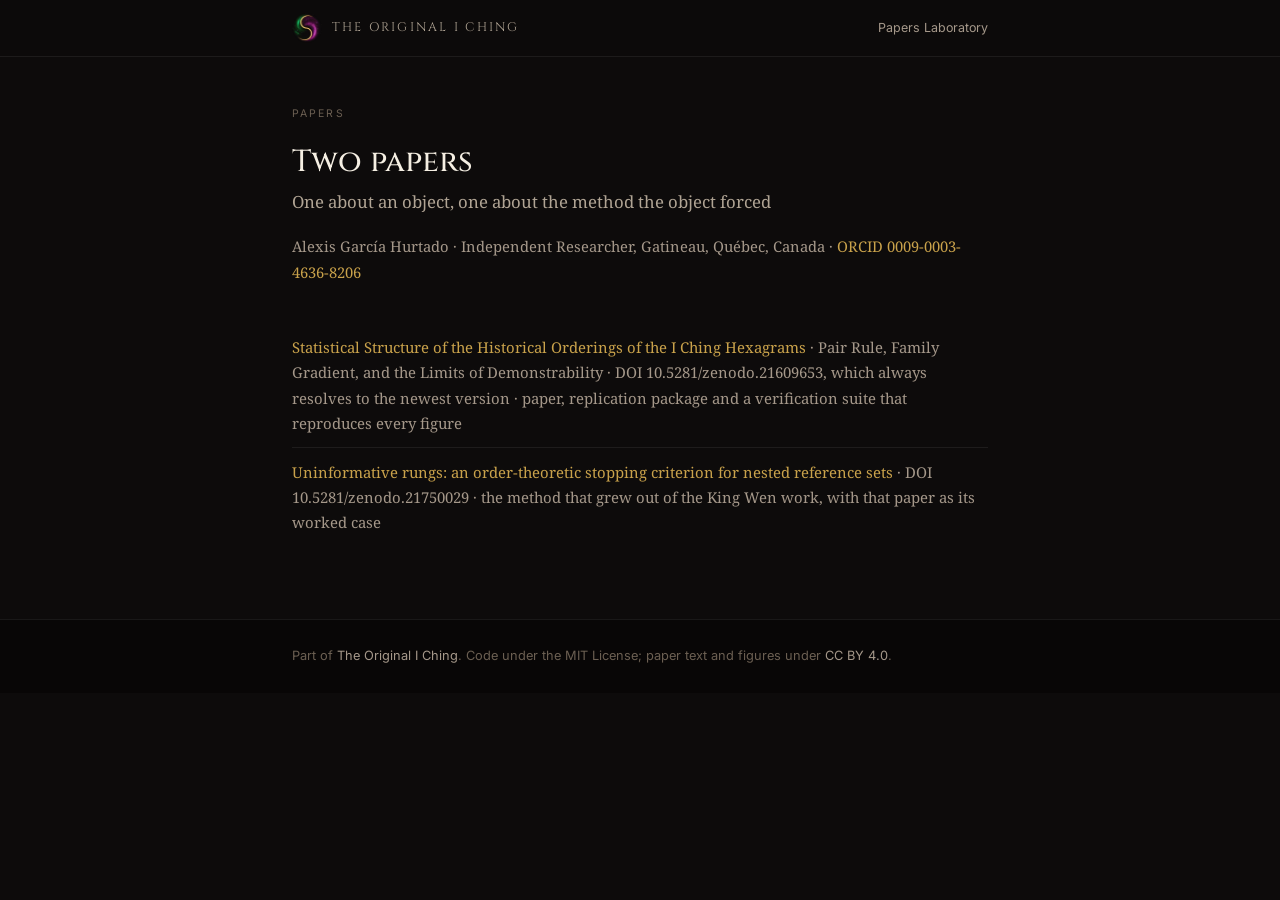
==== commit 8117c586: "la landing pasa a dos papers: indice con subpaginas, y el paper 2 referenciado PRIMERO LO QUE MEDI Y" ====
--- a/index.html
+++ b/index.html
@@ -3,129 +3,43 @@
 <head>
 <meta charset="utf-8">
 <meta name="viewport" content="width=device-width, initial-scale=1">
-<title>Statistical Structure of the Historical Orderings of the I Ching Hexagrams</title>
-<meta name="description" content="Statistical comparison of the three historical orderings of the I Ching hexagrams (King Wen, Mawangdui, Jing Fang) against the binary ordering and against one another. Paper, replication package and verification script.">
-<meta property="og:type" content="article">
-<meta property="og:title" content="Statistical Structure of the Historical Orderings of the I Ching Hexagrams: Pair Rule, Family Gradient, and the Limits of Demonstrability">
-<meta property="og:description" content="Statistical comparison of the three historical orderings of the I Ching hexagrams (King Wen, Mawangdui, Jing Fang) against the binary ordering and against one another. Paper, replication package and verification script.">
+<title>The Original I Ching: papers</title>
+<meta name="description" content="Two papers: a statistical study of the historical orderings of the I Ching hexagrams, and the order-theoretic stopping criterion for families of nulls that grew out of it.">
+<meta property="og:type" content="website">
+<meta property="og:title" content="The Original I Ching: papers">
+<meta property="og:description" content="Two papers: a statistical study of the historical orderings of the I Ching hexagrams, and the order-theoretic stopping criterion for families of nulls that grew out of it.">
 <meta property="og:url" content="https://paper.theoriginaliching.com/">
 <meta property="og:image" content="https://paper.theoriginaliching.com/logo-128.webp">
 <meta name="twitter:card" content="summary">
 <link rel="preconnect" href="https://fonts.googleapis.com">
 <link rel="preconnect" href="https://fonts.gstatic.com" crossorigin>
 <link href="https://fonts.googleapis.com/css2?family=Cinzel:wght@400;500;600&family=Inter:wght@400;500&family=Noto+Serif:ital,wght@0,400;0,500;1,400&display=swap" rel="stylesheet">
-<style>
-  /* Identidad de tinta de The Original I Ching. Superficie unica, sin tema claro. */
-  :root {
-    --bg: #0d0b0b;
-    --bg-deep: #080606;
-    --card: #0f0d0c;
-    --line: rgba(255,255,255,0.07);
-    --text: #efe8dc;
-    --text-strong: #f5efe3;
-    --soft: #b0a494;
-    --muted: #a5988a;
-    --dim: #6b5f52;
-    --gold: #c9a24b;
-    --gold-dim: #8a7a5c;
-    --red: #c53d2e;
-    color-scheme: dark;
-  }
-  * { box-sizing: border-box; }
-  body {
-    margin: 0;
-    background: var(--bg);
-    color: var(--text);
-    font: 16px/1.7 "Noto Serif", Georgia, serif;
-    -webkit-font-smoothing: antialiased;
-  }
-  a { color: var(--gold); text-decoration: none; border-bottom: 1px solid transparent; }
-  a:hover { border-bottom-color: var(--gold); }
-  .bar {
-    border-bottom: 1px solid var(--line);
-    background: rgba(13,11,11,0.85);
-    backdrop-filter: blur(14px);
-    position: sticky; top: 0; z-index: 10;
-  }
-  .bar-in {
-    max-width: 46rem; margin: 0 auto; padding: 0.8rem 1.25rem;
-    display: flex; align-items: center; justify-content: space-between; gap: 1rem;
-  }
-  .brand { display: inline-flex; align-items: center; gap: 0.6rem; border: 0; }
-  .brand img { width: 30px; height: 30px; border-radius: 50%; display: block; }
-  .brand .name {
-    font-family: "Cinzel", Georgia, serif; font-size: 0.78rem;
-    letter-spacing: 0.18em; text-transform: uppercase; color: var(--soft);
-    white-space: nowrap;
-  }
-  .brand:hover .name { color: var(--text-strong); }
-  .bar nav { font-family: "Inter", system-ui, sans-serif; font-size: 0.78rem; }
-  .bar nav a { color: var(--muted); }
-  main { max-width: 46rem; margin: 0 auto; padding: 3rem 1.25rem 4.5rem; }
-  .kicker {
-    font-family: "Inter", system-ui, sans-serif; font-size: 10.5px;
-    letter-spacing: 0.2em; text-transform: uppercase; color: var(--dim);
-    margin-bottom: 1.3rem;
-  }
-  h1 {
-    font-family: "Cinzel", Georgia, serif; font-weight: 500;
-    font-size: 1.9rem; line-height: 1.25; margin: 0 0 0.5rem; color: var(--text-strong);
-  }
-  h1 .sub {
-    display: block; font-family: "Noto Serif", Georgia, serif; font-weight: 400;
-    font-size: 1.05rem; color: var(--soft); margin-top: 0.6rem;
-  }
-  .author { margin: 1.3rem 0 2.4rem; font-size: 0.92rem; color: var(--muted); line-height: 1.8; }
-  h2 {
-    font-family: "Inter", system-ui, sans-serif; font-size: 10.5px; font-weight: 500;
-    letter-spacing: 0.18em; text-transform: uppercase; color: var(--dim);
-    margin: 2.8rem 0 0.9rem;
-  }
-  .abstract {
-    background: var(--card); border: 1px solid var(--line); border-radius: 8px;
-    padding: 1.4rem 1.5rem; font-size: 0.94rem; text-align: justify;
-  }
-  .abstract p { margin: 0; }
-  .actions { display: flex; flex-wrap: wrap; gap: 0.7rem; margin-top: 1.8rem; }
-  .btn {
-    display: inline-block; padding: 0.62rem 1.2rem; border-radius: 5px;
-    font: 500 0.88rem/1.2 "Inter", system-ui, sans-serif;
-    border: 1px solid var(--gold-dim); color: var(--gold); background: transparent;
-  }
-  .btn:hover { border-color: var(--gold); }
-  .btn.primary { background: var(--gold); border-color: var(--gold); color: #14100c; }
-  ul.links { list-style: none; padding: 0; margin: 0; }
-  ul.links li { padding: 0.7rem 0; border-bottom: 1px solid var(--line); font-size: 0.93rem; }
-  ul.links li:last-child { border-bottom: 0; }
-  ul.links .note { color: var(--muted); }
-  .findings { font-size: 0.93rem; color: var(--soft); }
-  pre {
-    background: var(--card); border: 1px solid var(--line); border-radius: 8px;
-    padding: 1rem 1.1rem; overflow-x: auto; color: var(--text);
-    font: 12.5px/1.6 ui-monospace, "SF Mono", Menlo, monospace;
-  }
-  .copywrap { position: relative; }
-  .copywrap pre { margin: 0; padding-right: 4.8rem; }
-  /* El BibTeX vive en una sola linea para que se copie exacto; se parte solo al mostrarlo,
-     que es cosa del render y no del texto que va al portapapeles. */
-  #bibtex { white-space: pre-wrap; }
-  .copy {
-    position: absolute; top: 0.55rem; right: 0.55rem; cursor: pointer;
-    padding: 0.3rem 0.62rem; border-radius: 4px;
-    font: 500 10.5px/1.2 "Inter", system-ui, sans-serif;
-    letter-spacing: 0.14em; text-transform: uppercase;
-    border: 1px solid var(--line); background: rgba(13,11,11,0.72); color: var(--dim);
-  }
-  .copy:hover { border-color: var(--gold-dim); color: var(--gold); }
-  .copy:focus-visible { outline: 2px solid var(--gold); outline-offset: 2px; }
-  .copy.done { border-color: var(--gold-dim); color: var(--gold); }
-  footer {
-    border-top: 1px solid var(--line); background: var(--bg-deep);
-    font-family: "Inter", system-ui, sans-serif; font-size: 0.8rem; color: var(--dim);
-  }
-  .footer-in { max-width: 46rem; margin: 0 auto; padding: 1.6rem 1.25rem; }
-  footer a { color: var(--muted); }
-</style>
+<link rel="stylesheet" href="style.css">
+<link rel="canonical" href="https://paper.theoriginaliching.com/">
+<script type="application/ld+json">
+{
+  "@context": "https://schema.org",
+  "@type": "Collection",
+  "@id": "https://paper.theoriginaliching.com/",
+  "name": "The Original I Ching: papers",
+  "url": "https://paper.theoriginaliching.com/",
+  "author": {
+    "@type": "Person",
+    "name": "Alexis García Hurtado",
+    "identifier": "https://orcid.org/0009-0003-4636-8206"
+  },
+  "hasPart": [
+    {
+      "@type": "ScholarlyArticle",
+      "@id": "https://paper.theoriginaliching.com/kingwen-orderings"
+    },
+    {
+      "@type": "ScholarlyArticle",
+      "@id": "https://paper.theoriginaliching.com/uninformative-rungs"
+    }
+  ]
+}
+</script>
 </head>
 <body>
 
@@ -135,83 +49,34 @@
       <img src="logo-128.webp" alt="" width="128" height="128">
       <span class="name">The Original I Ching</span>
     </a>
-    <nav><a href="https://experiments.theoriginaliching.com/en">Laboratory</a></nav>
+    <nav><a href="/">Papers</a> <a href="https://experiments.theoriginaliching.com/en">Laboratory</a></nav>
   </div>
 </div>
 
 <main>
 
-  <div class="kicker">Preprint &middot; replication package</div>
+  <div class="kicker">Papers</div>
 
   <h1>
-    Statistical Structure of the Historical Orderings of the I Ching Hexagrams
-    <span class="sub">Pair Rule, Family Gradient, and the Limits of Demonstrability</span>
+    Two papers
+    <span class="sub">One about an object, one about the method the object forced</span>
   </h1>
 
   <div class="author">
-    Alexis García Hurtado &middot; Independent Researcher, Gatineau, Québec, Canada
+    Alexis Garc&iacute;a Hurtado &middot; Independent Researcher, Gatineau, Qu&eacute;bec, Canada
     &middot; <a href="https://orcid.org/0009-0003-4636-8206">ORCID 0009-0003-4636-8206</a>
   </div>
 
-  <div class="abstract">
-    <p>The King Wen sequence orders the 64 hexagrams of the I Ching in an arrangement that has resisted explanation for three millennia. We present a statistical comparison of the three historical orderings (King Wen, Mawangdui, Jing Fang) against the binary ordering and against one another. Our central findings are the following. (1) All three historical orderings sit at the random-expected Kendall distance from the binary order (1013, 1008 and 1008 inversions, where the expectation is n(n&minus;1)/4 = 1008): none is rank-correlated with binary counting, and two of the three achieve Kendall tau exactly zero. (2) Yet King Wen and Mawangdui are significantly correlated with each other (759 inversions, z = &minus;2.89, Monte Carlo p = 0.0034, Bonferroni-surviving), and we identify the mechanism: a shared gradient of upper-trigram families, explicit in Mawangdui's octets and implicit in King Wen. (3) Re-analyzing recent Monte Carlo results (Chan, 2026) under a pair-preserving null shows three of the four reported signatures to be corollaries of the pair rule; we also report a small numerical correction, triangulated against a Lean-verified theorem (Radisic, 2026). (4) For the open question of within-pair orientation, the strongest admissible criterion is the classical doctrine of correct centers (12/16, uncorrected one-tailed p = 0.038; two-sided 0.077), and we show that no orientation rule of this strength can reach significance over 28 fixed pairs: a measurable limit of demonstrability. Every numerical claim in this paper is asserted by an automated test suite in a public repository.</p>
-  </div>
-
-  <h2>What the paper rests on</h2>
-  <p class="findings">
-    Four sealed findings of the accompanying laboratory support this paper: the tie with binary
-    counting, the kinship of the two oldest orderings and its mechanism, the question of
-    within-pair orientation and its limit of demonstrability, and the spectral confirmation of
-    the pair rule. Each carries a dated originality note and is asserted by the verification
-    suite; they are listed at
-    <a href="https://experiments.theoriginaliching.com/en/hallazgos">experiments.theoriginaliching.com/en/hallazgos</a>.
-  </p>
-
-  <div class="actions">
-    <a class="btn primary" href="paper.pdf">Download PDF</a>
-    <a class="btn" href="https://github.com/theoriginaliching/kingwen-orderings-replication">Replication package</a>
-  </div>
-
-  <h2>Resources</h2>
   <ul class="links">
     <li>
-      <a href="https://github.com/theoriginaliching/kingwen-orderings-replication">Replication repository</a>
-      <span class="note">&middot; paper source, compiled PDF, and a self-contained script that reproduces every figure (270 checks in the deposited version 3, standard library only)</span>
+      <a href="/kingwen-orderings">Statistical Structure of the Historical Orderings of the I Ching Hexagrams</a>
+      <span class="note">&middot; Pair Rule, Family Gradient, and the Limits of Demonstrability &middot; DOI 10.5281/zenodo.21609653, which always resolves to the newest version &middot; paper, replication package and a verification suite that reproduces every figure</span>
     </li>
     <li>
-      <a href="https://experiments.theoriginaliching.com/en">Interactive laboratory</a>
-      <span class="note">&middot; 45 experiments on the same material, each backed by its own assertions in a verification suite, in English, Spanish and French</span>
-    </li>
-    <li>
-      <a href="https://doi.org/10.5281/zenodo.21609653">Archived version</a>
-      <span class="note">&middot; 10.5281/zenodo.21609653 &middot; all versions &middot; version 3 published 2026-08-03</span>
+      <a href="/uninformative-rungs">Uninformative rungs: an order-theoretic stopping criterion for nested reference sets</a>
+      <span class="note">&middot; DOI 10.5281/zenodo.21750029 &middot; the method that grew out of the King Wen work, with that paper as its worked case</span>
     </li>
   </ul>
-
-  <h2>Verification</h2>
-  <p class="findings">This is the run of <strong>version 3 as deposited</strong>, <a href="https://doi.org/10.5281/zenodo.21776041">10.5281/zenodo.21776041</a>: what you get by downloading that archive and running it, with nothing but the Python standard library.</p>
-  <div class="copywrap">
-    <button class="copy" type="button" aria-live="polite"
-            aria-label="Copy the verification command" data-copy-text="python3 verify_paper.py">Copy</button>
-    <pre>python3 verify_paper.py
-
-  270 checks passed, 0 failed, 270 total
-  REPLICATION COMPLETE: every figure in the paper reproduces.</pre>
-  </div>
-  <p class="findings">The <a href="https://github.com/theoriginaliching/kingwen-orderings-replication">live repository</a> is ahead of that deposit and runs <strong>275 checks</strong> on branch <code>main</code> today. Every figure of the paper reproduces in both; the difference is checks added after the deposit, never a figure that changed. Each number above names the tree it came from, which is a rule this page broke once and now enforces mechanically.</p>
-
-  <h2>Citation</h2>
-  <div class="copywrap">
-    <button class="copy" type="button" aria-live="polite"
-            aria-label="Copy the BibTeX entry" data-copy-target="bibtex">Copy</button>
-    <pre id="bibtex">@misc{kingwen-orderings,
-  title  = {Statistical Structure of the Historical Orderings of the I Ching Hexagrams: Pair Rule, Family Gradient, and the Limits of Demonstrability},
-  author = {García Hurtado, Alexis},
-  year   = {2026},
-  doi    = {10.5281/zenodo.21609653},
-  note   = {Replication package}
-}</pre>
-  </div>
 
 </main>
 
--- a/style.css
+++ b/style.css
@@ -0,0 +1,114 @@
+/* Identidad de tinta de The Original I Ching. Una sola hoja para las tres
+   paginas: el indice y las dos subpaginas de paper. Vivia dentro de index.html
+   cuando habia una sola pagina; con tres, duplicarla era garantizar que se
+   separaran. */
+/* Identidad de tinta de The Original I Ching. Superficie unica, sin tema claro. */
+:root {
+  --bg: #0d0b0b;
+  --bg-deep: #080606;
+  --card: #0f0d0c;
+  --line: rgba(255,255,255,0.07);
+  --text: #efe8dc;
+  --text-strong: #f5efe3;
+  --soft: #b0a494;
+  --muted: #a5988a;
+  --dim: #6b5f52;
+  --gold: #c9a24b;
+  --gold-dim: #8a7a5c;
+  --red: #c53d2e;
+  color-scheme: dark;
+}
+* { box-sizing: border-box; }
+body {
+  margin: 0;
+  background: var(--bg);
+  color: var(--text);
+  font: 16px/1.7 "Noto Serif", Georgia, serif;
+  -webkit-font-smoothing: antialiased;
+}
+a { color: var(--gold); text-decoration: none; border-bottom: 1px solid transparent; }
+a:hover { border-bottom-color: var(--gold); }
+.bar {
+  border-bottom: 1px solid var(--line);
+  background: rgba(13,11,11,0.85);
+  backdrop-filter: blur(14px);
+  position: sticky; top: 0; z-index: 10;
+}
+.bar-in {
+  max-width: 46rem; margin: 0 auto; padding: 0.8rem 1.25rem;
+  display: flex; align-items: center; justify-content: space-between; gap: 1rem;
+}
+.brand { display: inline-flex; align-items: center; gap: 0.6rem; border: 0; }
+.brand img { width: 30px; height: 30px; border-radius: 50%; display: block; }
+.brand .name {
+  font-family: "Cinzel", Georgia, serif; font-size: 0.78rem;
+  letter-spacing: 0.18em; text-transform: uppercase; color: var(--soft);
+  white-space: nowrap;
+}
+.brand:hover .name { color: var(--text-strong); }
+.bar nav { font-family: "Inter", system-ui, sans-serif; font-size: 0.78rem; }
+.bar nav a { color: var(--muted); }
+main { max-width: 46rem; margin: 0 auto; padding: 3rem 1.25rem 4.5rem; }
+.kicker {
+  font-family: "Inter", system-ui, sans-serif; font-size: 10.5px;
+  letter-spacing: 0.2em; text-transform: uppercase; color: var(--dim);
+  margin-bottom: 1.3rem;
+}
+h1 {
+  font-family: "Cinzel", Georgia, serif; font-weight: 500;
+  font-size: 1.9rem; line-height: 1.25; margin: 0 0 0.5rem; color: var(--text-strong);
+}
+h1 .sub {
+  display: block; font-family: "Noto Serif", Georgia, serif; font-weight: 400;
+  font-size: 1.05rem; color: var(--soft); margin-top: 0.6rem;
+}
+.author { margin: 1.3rem 0 2.4rem; font-size: 0.92rem; color: var(--muted); line-height: 1.8; }
+h2 {
+  font-family: "Inter", system-ui, sans-serif; font-size: 10.5px; font-weight: 500;
+  letter-spacing: 0.18em; text-transform: uppercase; color: var(--dim);
+  margin: 2.8rem 0 0.9rem;
+}
+.abstract {
+  background: var(--card); border: 1px solid var(--line); border-radius: 8px;
+  padding: 1.4rem 1.5rem; font-size: 0.94rem; text-align: justify;
+}
+.abstract p { margin: 0; }
+.actions { display: flex; flex-wrap: wrap; gap: 0.7rem; margin-top: 1.8rem; }
+.btn {
+  display: inline-block; padding: 0.62rem 1.2rem; border-radius: 5px;
+  font: 500 0.88rem/1.2 "Inter", system-ui, sans-serif;
+  border: 1px solid var(--gold-dim); color: var(--gold); background: transparent;
+}
+.btn:hover { border-color: var(--gold); }
+.btn.primary { background: var(--gold); border-color: var(--gold); color: #14100c; }
+ul.links { list-style: none; padding: 0; margin: 0; }
+ul.links li { padding: 0.7rem 0; border-bottom: 1px solid var(--line); font-size: 0.93rem; }
+ul.links li:last-child { border-bottom: 0; }
+ul.links .note { color: var(--muted); }
+.findings { font-size: 0.93rem; color: var(--soft); }
+pre {
+  background: var(--card); border: 1px solid var(--line); border-radius: 8px;
+  padding: 1rem 1.1rem; overflow-x: auto; color: var(--text);
+  font: 12.5px/1.6 ui-monospace, "SF Mono", Menlo, monospace;
+}
+.copywrap { position: relative; }
+.copywrap pre { margin: 0; padding-right: 4.8rem; }
+/* El BibTeX vive en una sola linea para que se copie exacto; se parte solo al mostrarlo,
+   que es cosa del render y no del texto que va al portapapeles. */
+#bibtex { white-space: pre-wrap; }
+.copy {
+  position: absolute; top: 0.55rem; right: 0.55rem; cursor: pointer;
+  padding: 0.3rem 0.62rem; border-radius: 4px;
+  font: 500 10.5px/1.2 "Inter", system-ui, sans-serif;
+  letter-spacing: 0.14em; text-transform: uppercase;
+  border: 1px solid var(--line); background: rgba(13,11,11,0.72); color: var(--dim);
+}
+.copy:hover { border-color: var(--gold-dim); color: var(--gold); }
+.copy:focus-visible { outline: 2px solid var(--gold); outline-offset: 2px; }
+.copy.done { border-color: var(--gold-dim); color: var(--gold); }
+footer {
+  border-top: 1px solid var(--line); background: var(--bg-deep);
+  font-family: "Inter", system-ui, sans-serif; font-size: 0.8rem; color: var(--dim);
+}
+.footer-in { max-width: 46rem; margin: 0 auto; padding: 1.6rem 1.25rem; }
+footer a { color: var(--muted); }
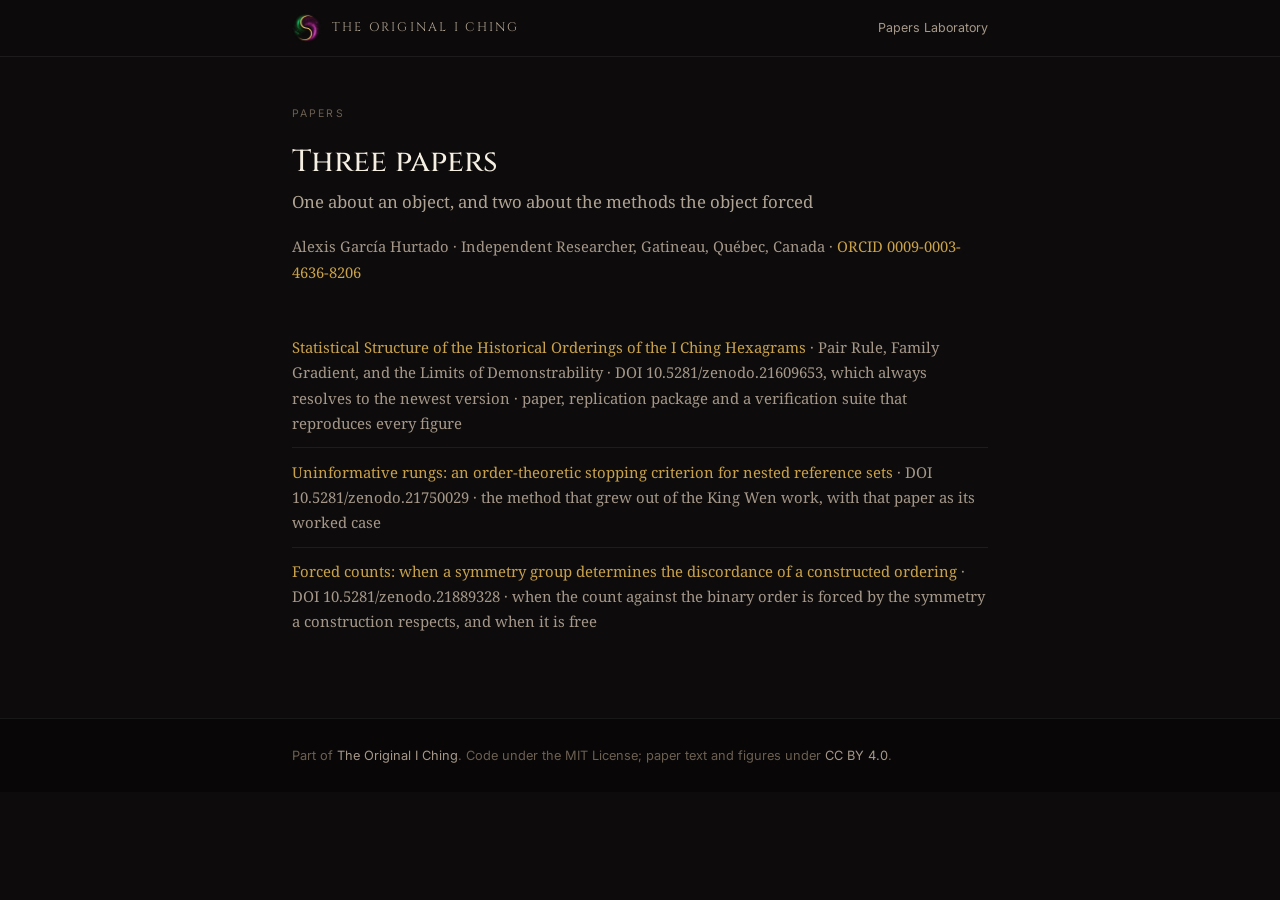
==== commit 9561646a: "tercer paper en la pagina: Forced counts, referenciado y no alojado Identificado midiendo antes de p" ====
--- a/index.html
+++ b/index.html
@@ -4,13 +4,16 @@
 <meta charset="utf-8">
 <meta name="viewport" content="width=device-width, initial-scale=1">
 <title>The Original I Ching: papers</title>
-<meta name="description" content="Two papers: a statistical study of the historical orderings of the I Ching hexagrams, and the order-theoretic stopping criterion for families of nulls that grew out of it.">
+<meta name="description" content="Three papers: a statistical study of the historical orderings of the I Ching hexagrams, and the two methods that grew out of it, a stopping criterion for families of nulls and an orbit accounting for forced inversion counts.">
 <meta property="og:type" content="website">
 <meta property="og:title" content="The Original I Ching: papers">
-<meta property="og:description" content="Two papers: a statistical study of the historical orderings of the I Ching hexagrams, and the order-theoretic stopping criterion for families of nulls that grew out of it.">
+<meta property="og:description" content="Three papers: a statistical study of the historical orderings of the I Ching hexagrams, and the two methods that grew out of it, a stopping criterion for families of nulls and an orbit accounting for forced inversion counts.">
 <meta property="og:url" content="https://paper.theoriginaliching.com/">
 <meta property="og:image" content="https://paper.theoriginaliching.com/logo-128.webp">
 <meta name="twitter:card" content="summary">
+<link rel="icon" href="/favicon.ico" sizes="any">
+<link rel="icon" href="/icon.png" type="image/png" sizes="512x512">
+<link rel="apple-touch-icon" href="/apple-icon.png" sizes="180x180">
 <link rel="preconnect" href="https://fonts.googleapis.com">
 <link rel="preconnect" href="https://fonts.gstatic.com" crossorigin>
 <link href="https://fonts.googleapis.com/css2?family=Cinzel:wght@400;500;600&family=Inter:wght@400;500&family=Noto+Serif:ital,wght@0,400;0,500;1,400&display=swap" rel="stylesheet">
@@ -36,6 +39,10 @@
     {
       "@type": "ScholarlyArticle",
       "@id": "https://paper.theoriginaliching.com/uninformative-rungs"
+    },
+    {
+      "@type": "ScholarlyArticle",
+      "@id": "https://paper.theoriginaliching.com/forced-counts"
     }
   ]
 }
@@ -58,8 +65,8 @@
   <div class="kicker">Papers</div>
 
   <h1>
-    Two papers
-    <span class="sub">One about an object, one about the method the object forced</span>
+    Three papers
+    <span class="sub">One about an object, and two about the methods the object forced</span>
   </h1>
 
   <div class="author">
@@ -75,6 +82,10 @@
     <li>
       <a href="/uninformative-rungs">Uninformative rungs: an order-theoretic stopping criterion for nested reference sets</a>
       <span class="note">&middot; DOI 10.5281/zenodo.21750029 &middot; the method that grew out of the King Wen work, with that paper as its worked case</span>
+    </li>
+    <li>
+      <a href="/forced-counts">Forced counts: when a symmetry group determines the discordance of a constructed ordering</a>
+      <span class="note">&middot; DOI 10.5281/zenodo.21889328 &middot; when the count against the binary order is forced by the symmetry a construction respects, and when it is free</span>
     </li>
   </ul>
 
